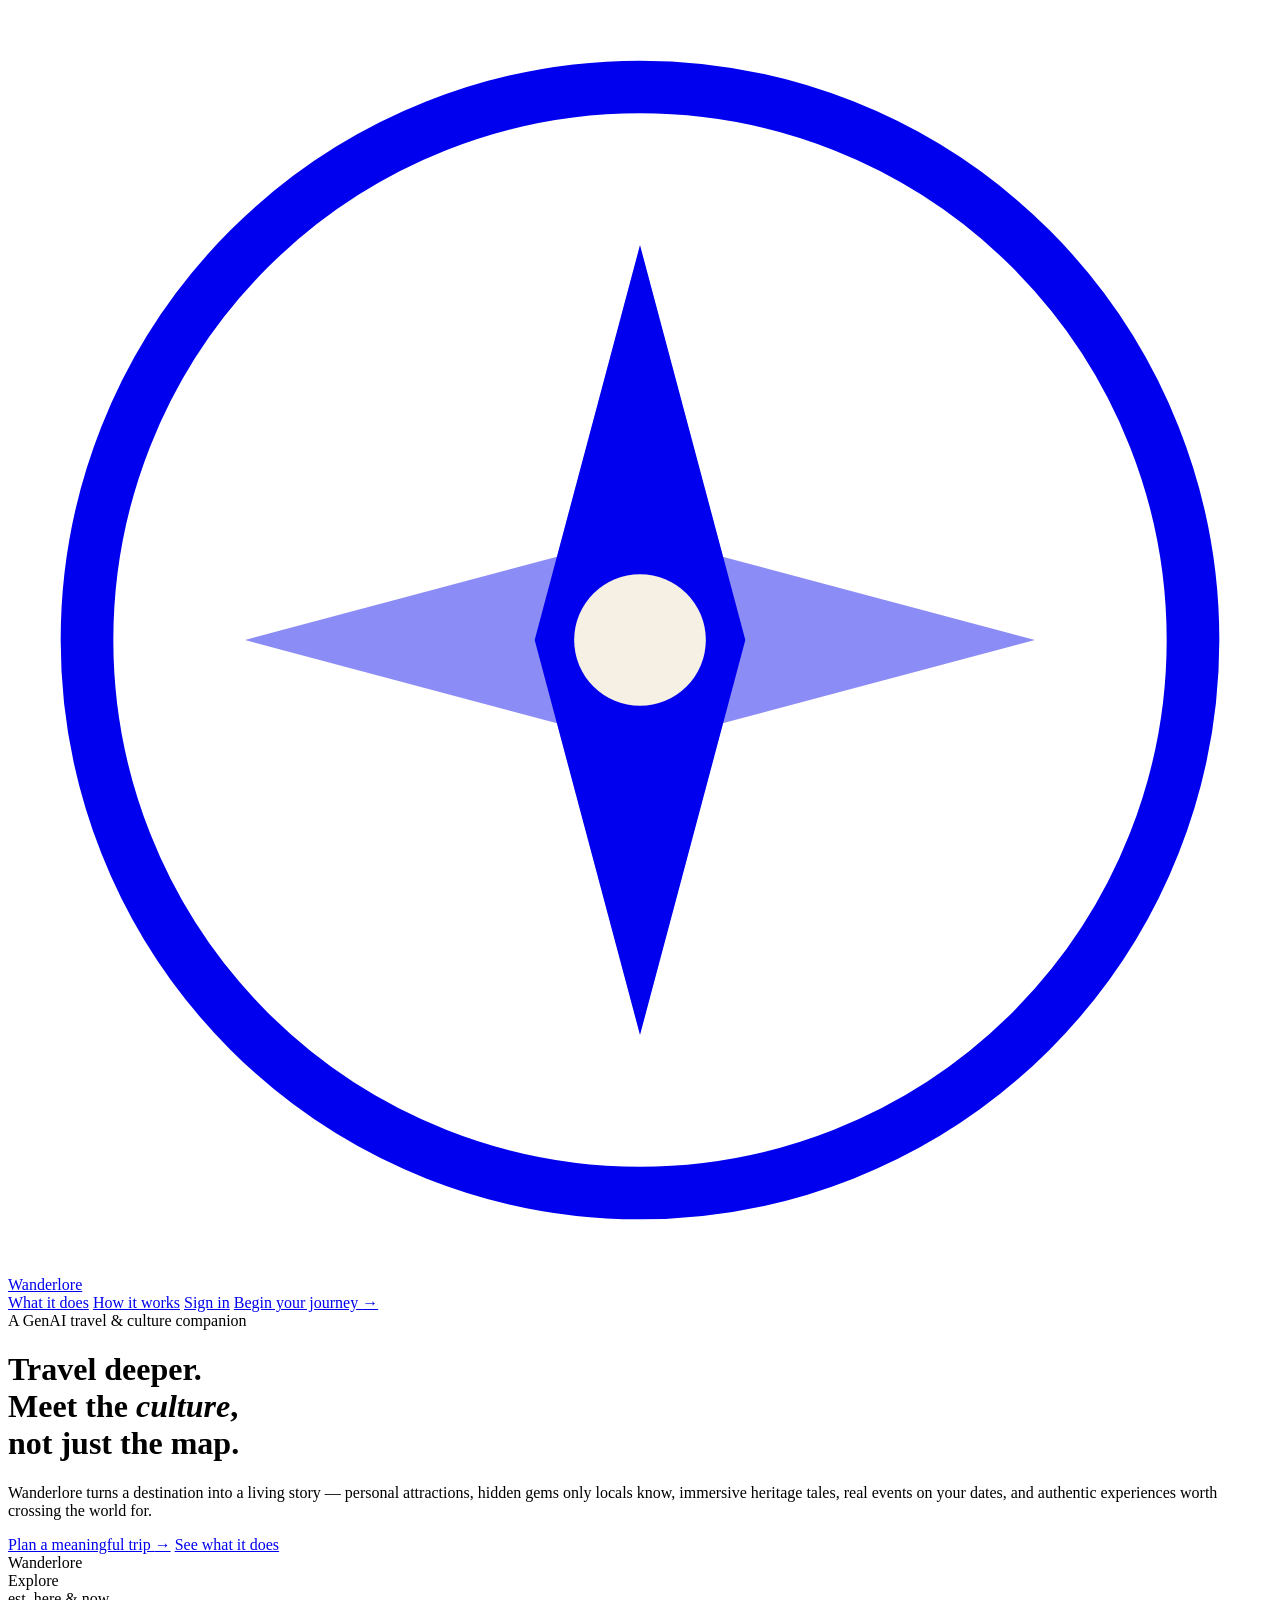
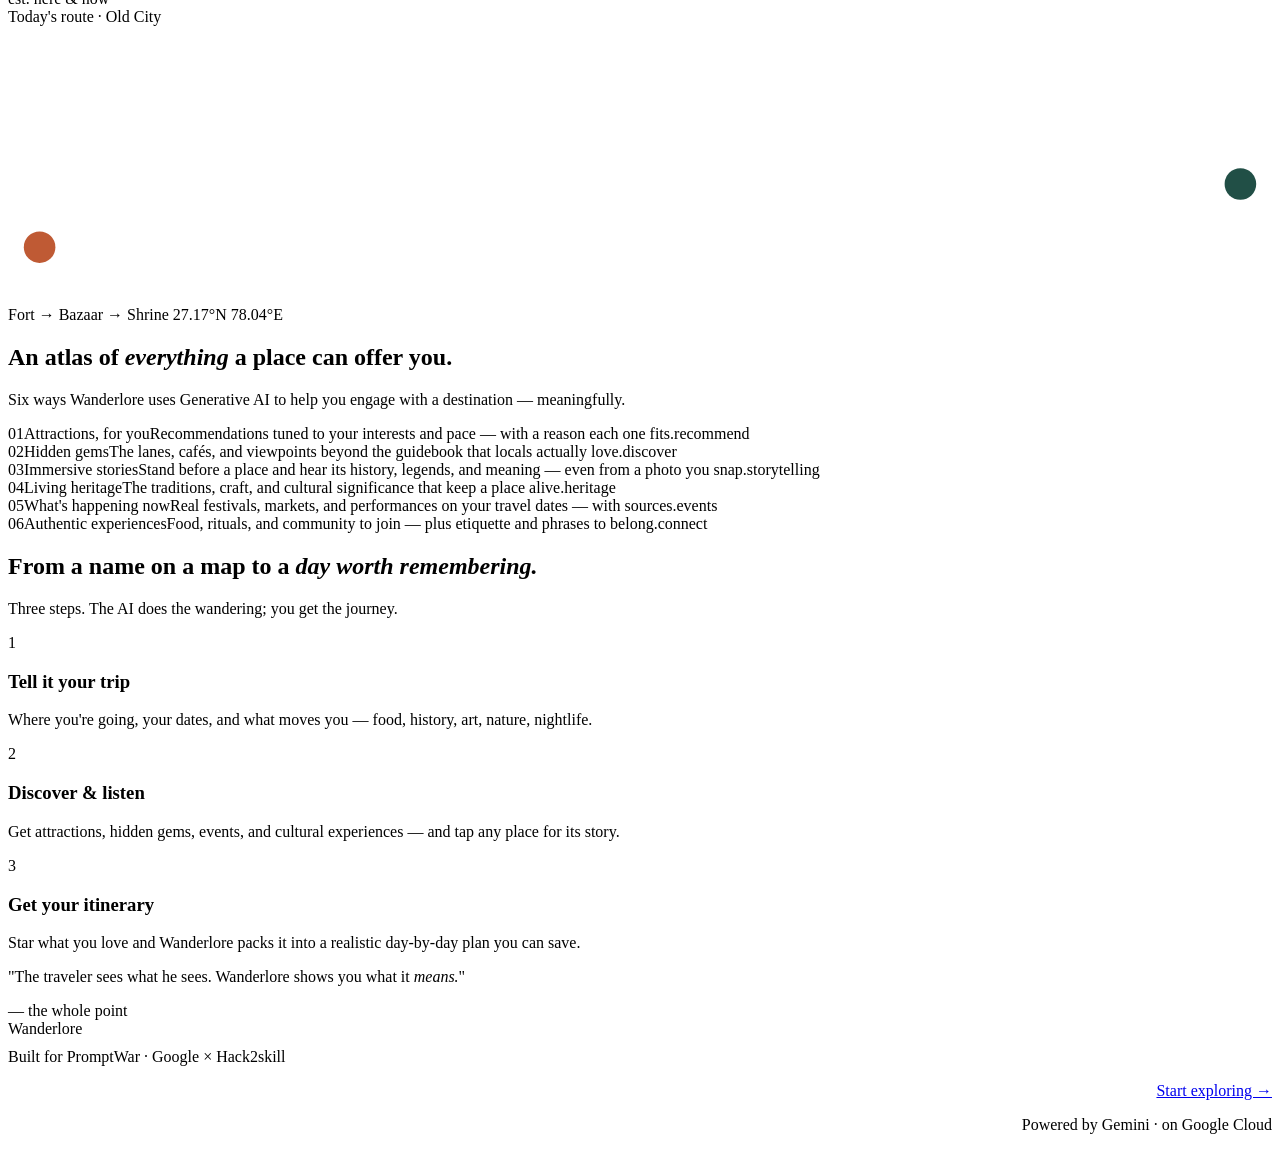
==== frontend/index.html @ dd5d7906 "Wanderlore updates: Calendar date picker, logout fixes, enable auth" ====
<!doctype html>
<html lang="en">
<head>
  <meta charset="utf-8" />
  <meta name="viewport" content="width=device-width, initial-scale=1" />
  <title>Wanderlore — travel deeper, meet the culture</title>
  <meta name="description" content="A GenAI travel companion that recommends attractions, uncovers hidden gems, tells immersive heritage stories, surfaces local events, and connects you with authentic culture." />
  <link rel="preconnect" href="https://fonts.googleapis.com">
  <link rel="preconnect" href="https://fonts.gstatic.com" crossorigin>
  <link href="https://fonts.googleapis.com/css2?family=Fraunces:ital,opsz,wght@0,9..144,400..700;1,9..144,400..600&family=Hanken+Grotesk:wght@400;500;600;700&family=Space+Mono:wght@400;700&display=swap" rel="stylesheet">
  <link rel="stylesheet" href="/styles.css" />
</head>
<body>
  <!-- NAV -->
  <nav class="nav">
    <div class="wrap nav-inner">
      <a href="/" class="brand">
        <svg class="compass spin-slow" viewBox="0 0 48 48" fill="none" xmlns="http://www.w3.org/2000/svg">
          <circle cx="24" cy="24" r="21" stroke="currentColor" stroke-width="2"/>
          <polygon points="24,9 28,24 24,39 20,24" fill="currentColor"/>
          <polygon points="9,24 24,20 39,24 24,28" fill="currentColor" opacity="0.45"/>
          <circle cx="24" cy="24" r="2.5" fill="#f6efe3"/>
        </svg>
        <span class="word">Wanderlore</span>
      </a>
      <div class="nav-links">
        <a class="link" href="#index">What it does</a>
        <a class="link" href="#how">How it works</a>
        <a class="link" href="/login.html">Sign in</a>
        <a class="btn btn-primary" href="/login.html">Begin your journey <span class="arrow">→</span></a>
      </div>
    </div>
  </nav>

  <!-- HERO -->
  <header class="hero">
    <div class="wrap hero-grid">
      <div>
        <div class="eyebrow reveal d1"><span class="dot"></span><span class="mono">A GenAI travel &amp; culture companion</span></div>
        <h1 class="reveal d2">Travel deeper.<br>Meet the <em>culture</em>,<br>not just the map.</h1>
        <p class="lede reveal d3">Wanderlore turns a destination into a living story — personal attractions, hidden gems only locals know, immersive heritage tales, real events on your dates, and authentic experiences worth crossing the world for.</p>
        <div class="hero-cta reveal d4">
          <a class="btn btn-primary" href="/login.html">Plan a meaningful trip <span class="arrow">→</span></a>
          <a class="btn btn-ghost" href="#index">See what it does</a>
        </div>
      </div>

      <div class="hero-figure reveal d5">
        <div class="stamp">
          <div>
            <div class="stamp-top">Wanderlore</div>
            <div class="stamp-main">Explore</div>
            <div class="stamp-sub">est. here &amp; now</div>
          </div>
        </div>
        <div class="atlas-card">
          <span class="mono">Today's route · Old City</span>
          <svg class="route" viewBox="0 0 320 70" fill="none">
            <path class="line" d="M8 56 C 70 10, 120 60, 170 28 S 280 8, 312 40"/>
            <circle cx="8" cy="56" r="4" fill="#bf5a34"/>
            <circle cx="312" cy="40" r="4" fill="#214f46"/>
          </svg>
          <div class="cap">
            <span class="place">Fort → Bazaar → Shrine</span>
            <span class="coord">27.17°N 78.04°E</span>
          </div>
        </div>
      </div>
    </div>
  </header>

  <!-- THE INDEX: 6 capabilities -->
  <section class="section" id="index">
    <div class="wrap">
      <div class="section-head">
        <h2>An atlas of <em>everything</em> a place can offer you.</h2>
        <p class="side">Six ways Wanderlore uses Generative AI to help you engage with a destination — meaningfully.</p>
      </div>

      <div class="index-list">
        <div class="index-row"><span class="num">01</span><span class="title">Attractions, for you</span><span class="desc">Recommendations tuned to your interests and pace — with a reason each one fits.</span><span class="tag">recommend</span></div>
        <div class="index-row"><span class="num">02</span><span class="title">Hidden gems</span><span class="desc">The lanes, cafés, and viewpoints beyond the guidebook that locals actually love.</span><span class="tag">discover</span></div>
        <div class="index-row"><span class="num">03</span><span class="title">Immersive stories</span><span class="desc">Stand before a place and hear its history, legends, and meaning — even from a photo you snap.</span><span class="tag">storytelling</span></div>
        <div class="index-row"><span class="num">04</span><span class="title">Living heritage</span><span class="desc">The traditions, craft, and cultural significance that keep a place alive.</span><span class="tag">heritage</span></div>
        <div class="index-row"><span class="num">05</span><span class="title">What's happening now</span><span class="desc">Real festivals, markets, and performances on your travel dates — with sources.</span><span class="tag">events</span></div>
        <div class="index-row"><span class="num">06</span><span class="title">Authentic experiences</span><span class="desc">Food, rituals, and community to join — plus etiquette and phrases to belong.</span><span class="tag">connect</span></div>
      </div>
    </div>
  </section>

  <!-- HOW IT WORKS -->
  <section class="section alt" id="how">
    <div class="wrap">
      <div class="section-head">
        <h2>From a name on a map to a <em>day worth remembering.</em></h2>
        <p class="side">Three steps. The AI does the wandering; you get the journey.</p>
      </div>
      <div class="steps">
        <div class="step">
          <span class="n">1</span>
          <h3>Tell it your trip</h3>
          <p>Where you're going, your dates, and what moves you — food, history, art, nature, nightlife.</p>
        </div>
        <div class="step">
          <span class="n">2</span>
          <h3>Discover &amp; listen</h3>
          <p>Get attractions, hidden gems, events, and cultural experiences — and tap any place for its story.</p>
        </div>
        <div class="step">
          <span class="n">3</span>
          <h3>Get your itinerary</h3>
          <p>Star what you love and Wanderlore packs it into a realistic day-by-day plan you can save.</p>
        </div>
      </div>
    </div>
  </section>

  <!-- QUOTE -->
  <section class="section">
    <div class="wrap quote">
      <p>"The traveler sees what he sees. Wanderlore shows you what it <em>means.</em>"</p>
      <div class="by mono">— the whole point</div>
    </div>
  </section>

  <!-- FOOTER -->
  <footer class="footer">
    <div class="wrap footer-grid">
      <div>
        <div class="word">Wanderlore</div>
        <p class="mono" style="margin-top:10px">Built for PromptWar · Google × Hack2skill</p>
      </div>
      <div style="text-align:right">
        <a class="btn btn-primary" href="/login.html">Start exploring <span class="arrow">→</span></a>
        <p class="mono" style="margin-top:16px">Powered by Gemini · on Google Cloud</p>
      </div>
    </div>
  </footer>
</body>
</html>
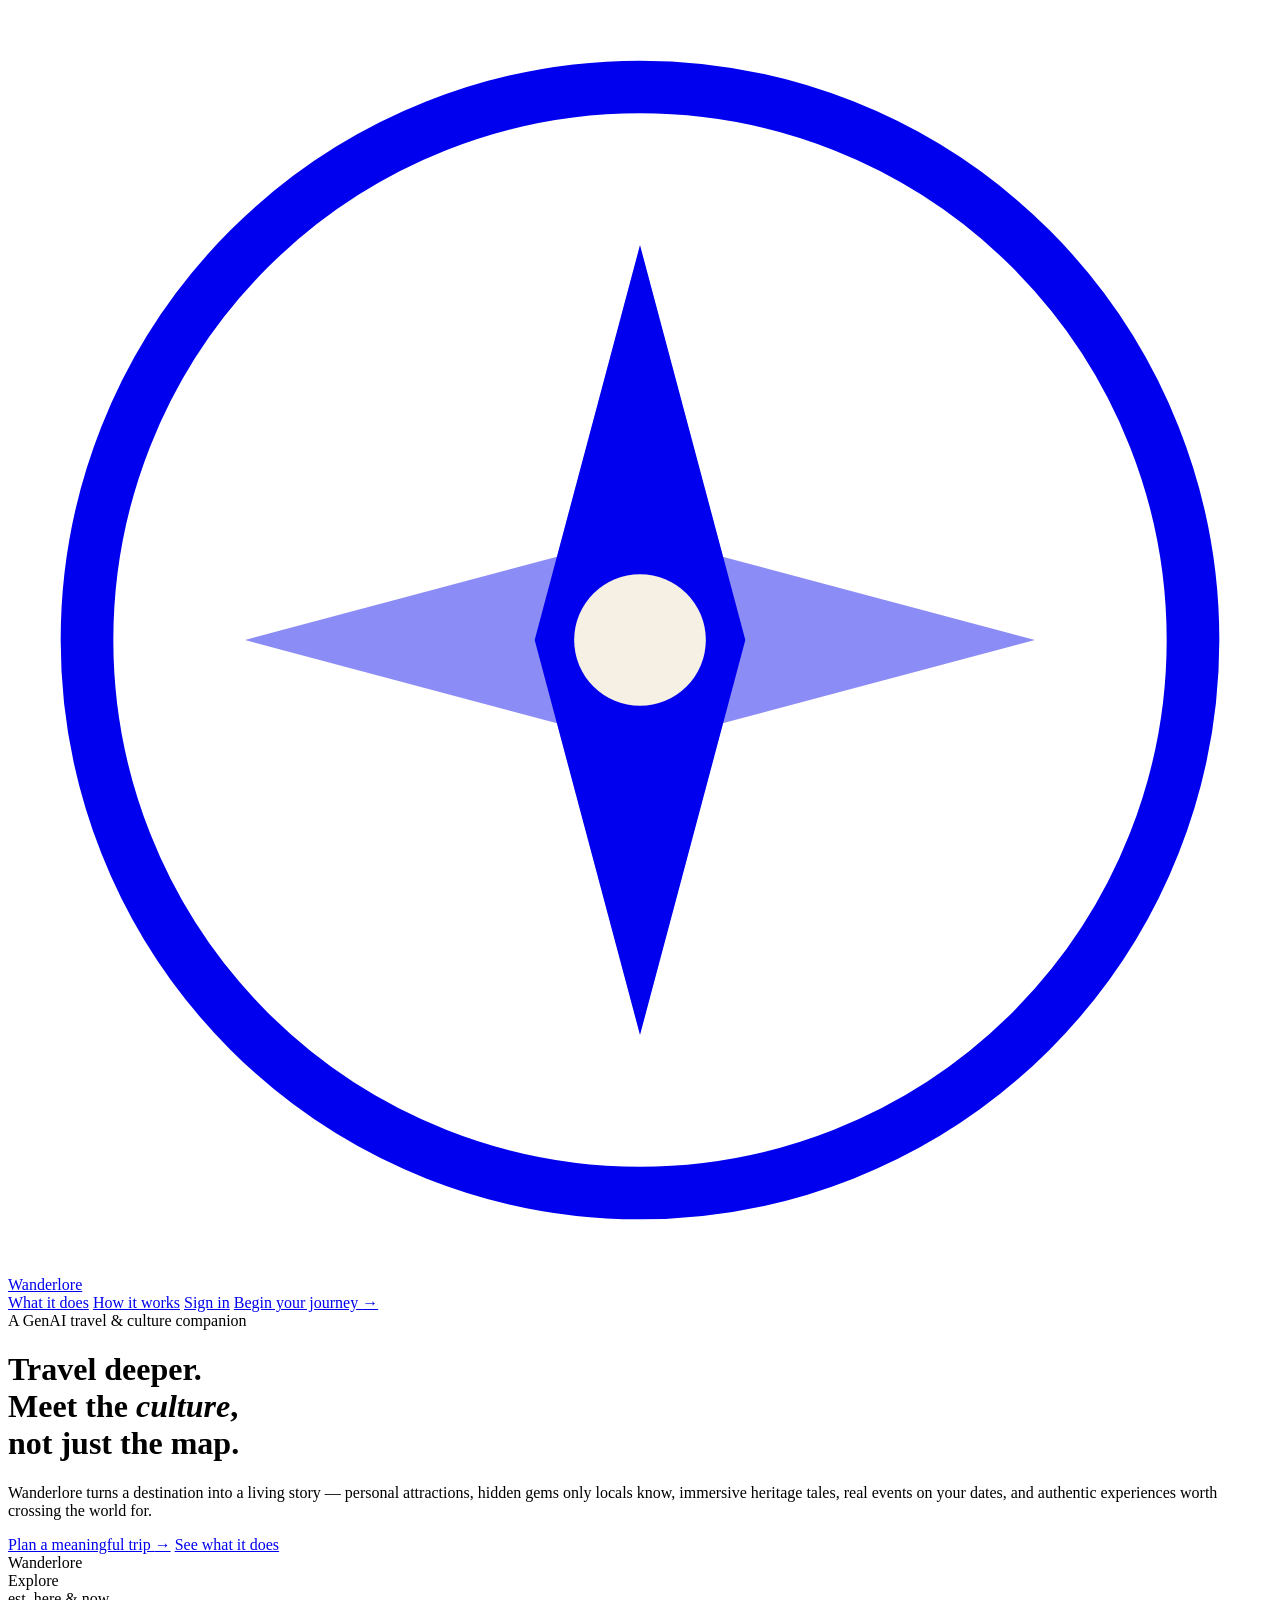
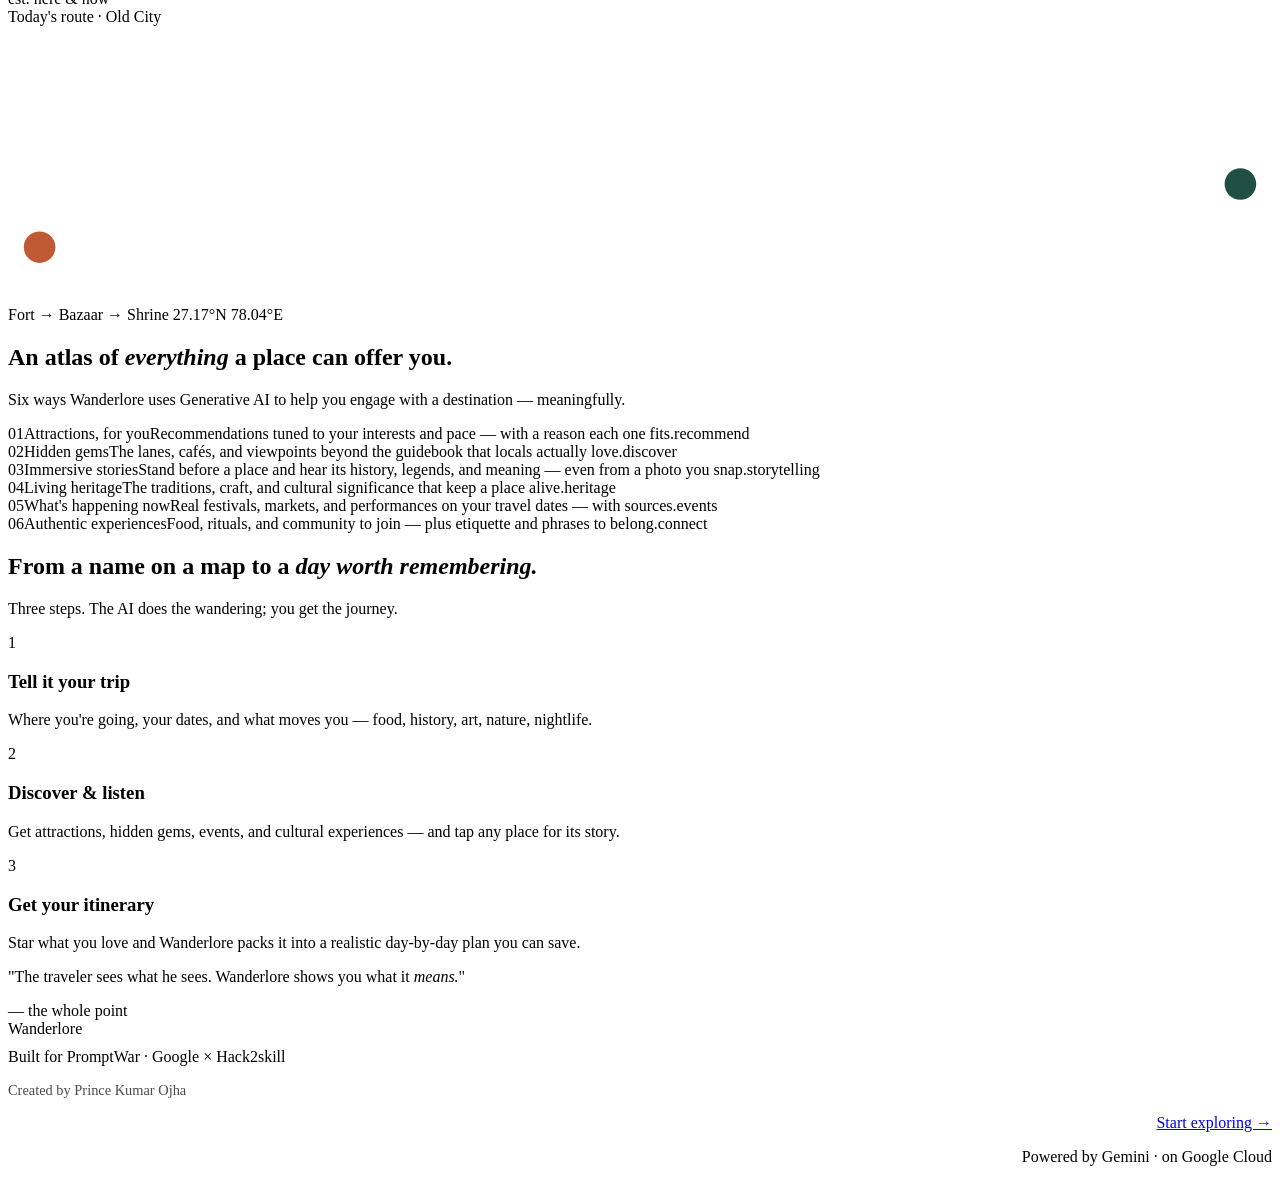
==== commit cbfb8634: "Add creator attribution to footer on homepage" ====
--- a/frontend/index.html
+++ b/frontend/index.html
@@ -129,6 +129,7 @@
       <div>
         <div class="word">Wanderlore</div>
         <p class="mono" style="margin-top:10px">Built for PromptWar · Google × Hack2skill</p>
+        <p class="mono" style="margin-top:8px; opacity:0.7; font-size:0.9em;">Created by Prince Kumar Ojha</p>
       </div>
       <div style="text-align:right">
         <a class="btn btn-primary" href="/login.html">Start exploring <span class="arrow">→</span></a>
